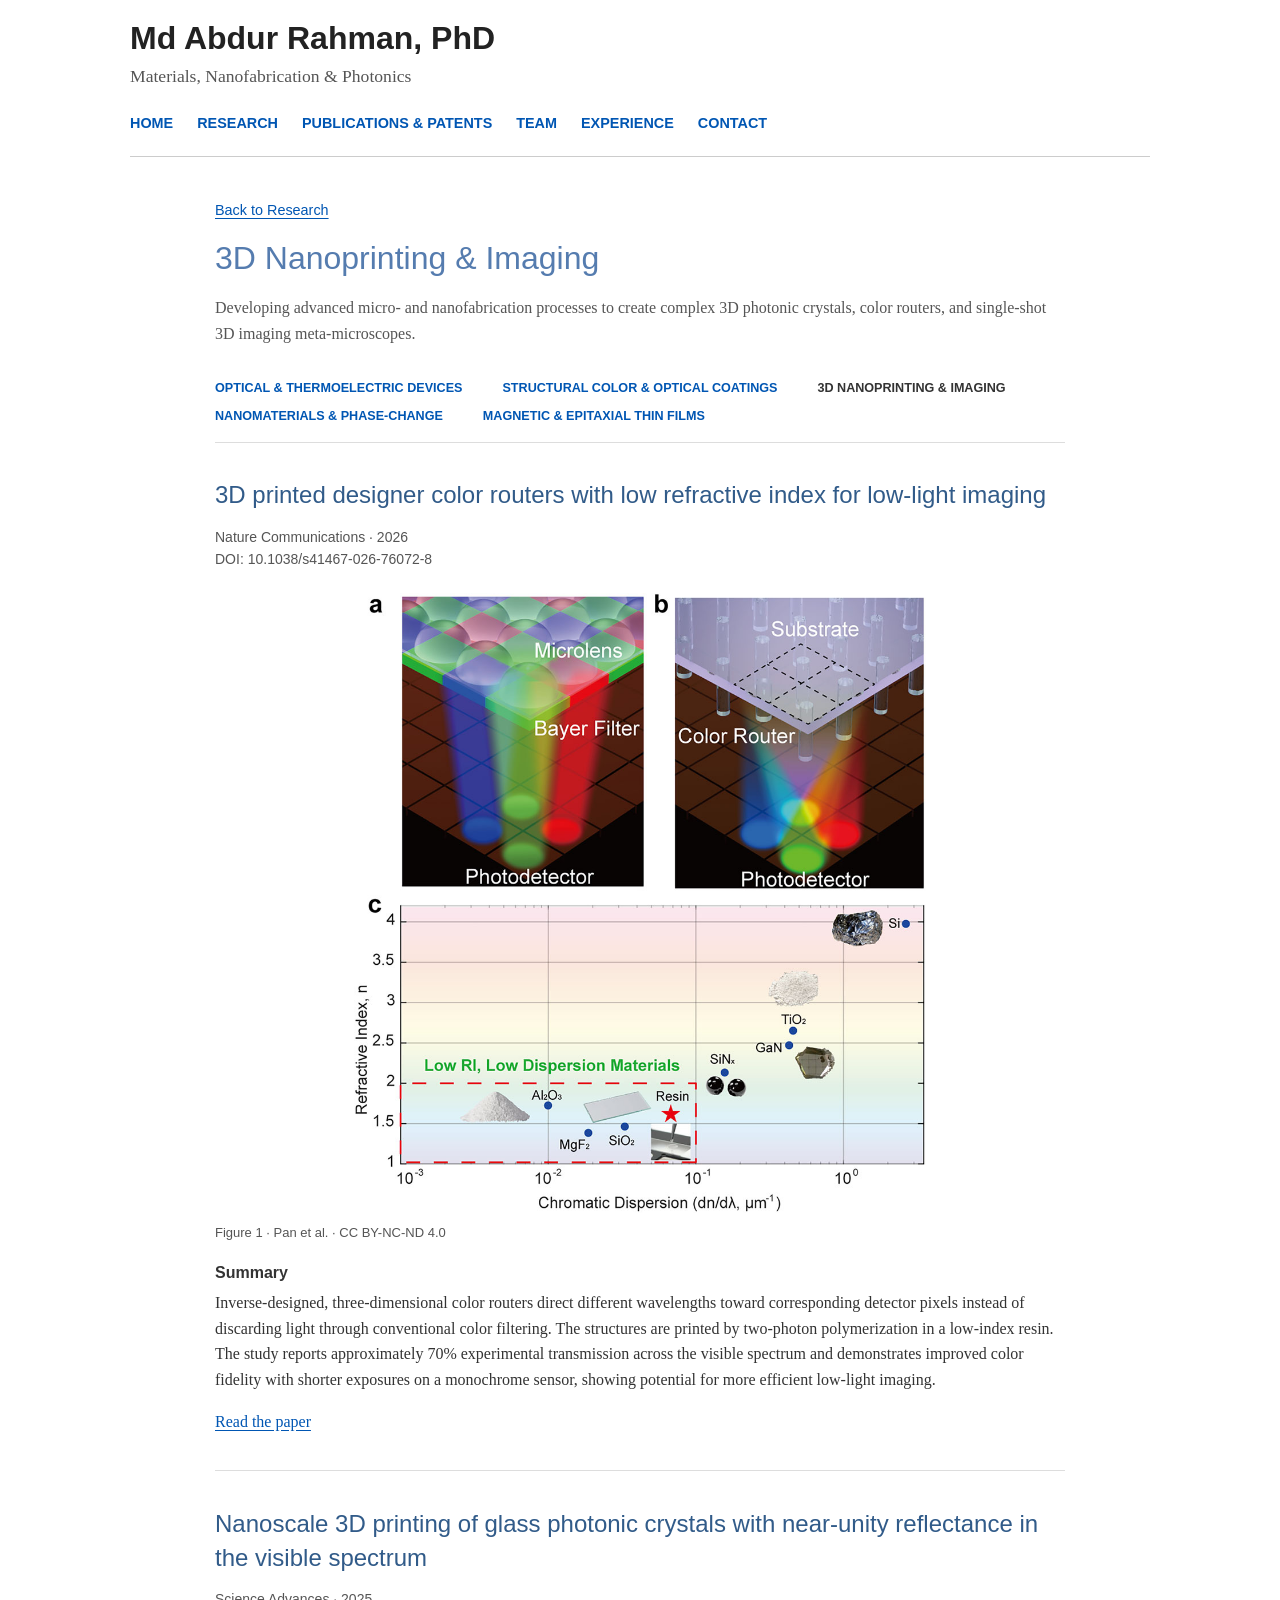
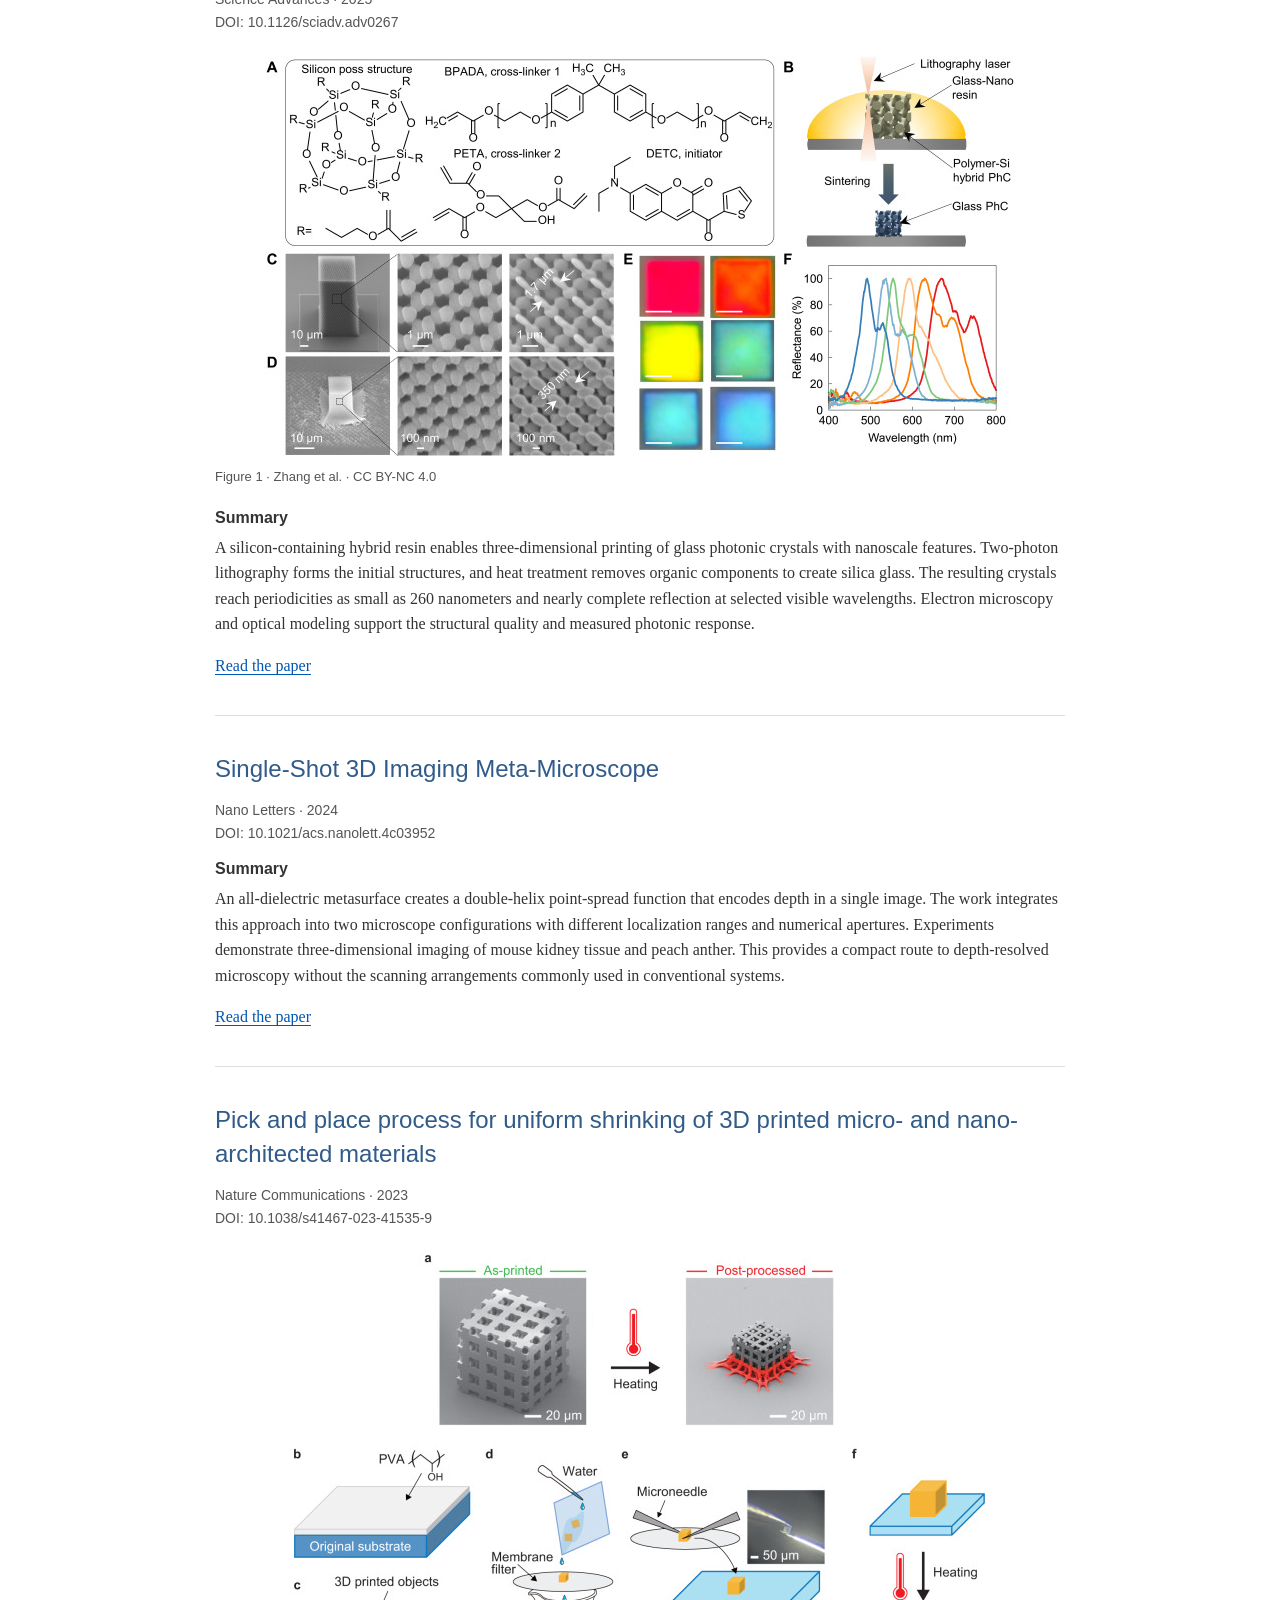
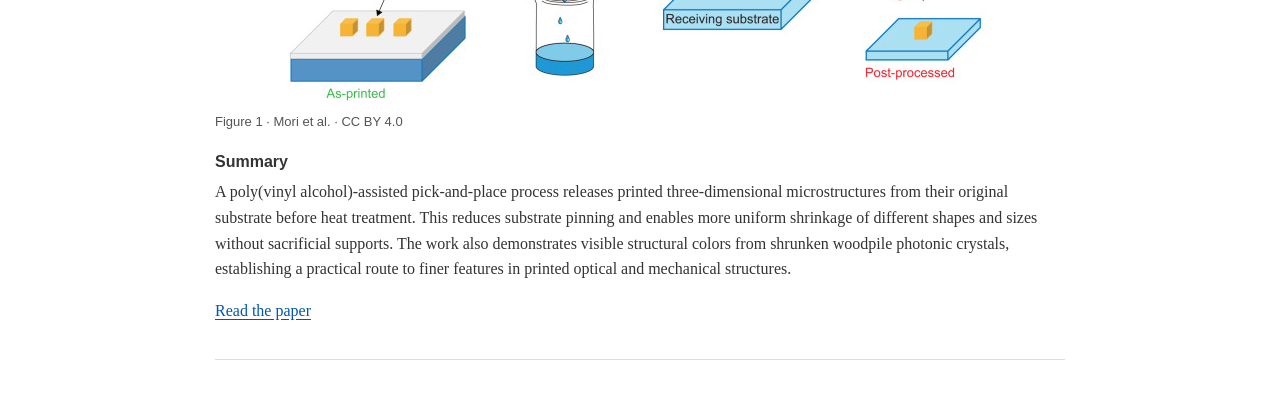
==== tag/3d-nanoprinting-imaging/index.html @ 3c888936 "Add files via upload" ====
<!DOCTYPE html>
<html lang="en"><head><meta charset="UTF-8"><meta name="viewport" content="width=device-width, initial-scale=1.0">
<title>3D Nanoprinting &amp; Imaging – Md Abdur Rahman, PhD</title>
<link rel="stylesheet" href="../../assets/research/tags.css"></head>
<body><header>
        <a href="../../index.html" class="site-title">Md Abdur Rahman, PhD</a>
        <div class="tagline">Materials, Nanofabrication & Photonics</div>
        <nav>
            <a href="../../index.html">Home</a>
            <a href="../../research.html">Research</a>
            <a href="../../publications.html">Publications & Patents</a>
            <a href="../../team.html">Team</a>
            <a href="../../experience.html">Experience</a>
            <a href="../../contact.html">Contact</a>
        </nav>
    </header><main class="tag-main"><a class="back-link" href="../../research.html">Back to Research</a>
<h1 class="tag-heading">3D Nanoprinting & Imaging</h1><p class="tag-intro">Developing advanced micro- and nanofabrication processes to create complex 3D photonic crystals, color routers, and single-shot 3D imaging meta-microscopes.</p>
<nav class="tag-links" aria-label="Research themes"><a href="../optical-thermoelectric-devices/">Optical & Thermoelectric Devices</a><a href="../structural-color-optical-coatings/">Structural Color & Optical Coatings</a><a href="../3d-nanoprinting-imaging/" aria-current="page">3D Nanoprinting & Imaging</a><a href="../nanomaterials-phase-change/">Nanomaterials & Phase-Change</a><a href="../magnetic-epitaxial-thin-films/">Magnetic & Epitaxial Thin Films</a></nav><article class="paper-entry" id="paper-9">
<h2><a href="https://doi.org/10.1038/s41467-026-76072-8" target="_blank" rel="noopener noreferrer">3D printed designer color routers with low refractive index for low-light imaging</a></h2>
<p class="paper-meta">Nature Communications · 2026<br>DOI: 10.1038/s41467-026-76072-8</p>
<figure><img src="../../assets/research/paper-09.jpeg" alt="Figure 1: 3D printed designer color routers with low refractive index for low-light imaging" loading="lazy"><figcaption>Figure 1 · Pan et al. · CC BY-NC-ND 4.0</figcaption></figure><h3>Summary</h3><p class="paper-summary">Inverse-designed, three-dimensional color routers direct different wavelengths toward corresponding detector pixels instead of discarding light through conventional color filtering. The structures are printed by two-photon polymerization in a low-index resin. The study reports approximately 70% experimental transmission across the visible spectrum and demonstrates improved color fidelity with shorter exposures on a monochrome sensor, showing potential for more efficient low-light imaging.</p>
<a href="https://doi.org/10.1038/s41467-026-76072-8" target="_blank" rel="noopener noreferrer">Read the paper</a></article><article class="paper-entry" id="paper-10">
<h2><a href="https://doi.org/10.1126/sciadv.adv0267" target="_blank" rel="noopener noreferrer">Nanoscale 3D printing of glass photonic crystals with near-unity reflectance in the visible spectrum</a></h2>
<p class="paper-meta">Science Advances · 2025<br>DOI: 10.1126/sciadv.adv0267</p>
<figure><img src="../../assets/research/paper-10.jpg" alt="Figure 1: Nanoscale 3D printing of glass photonic crystals with near-unity reflectance in the visible spectrum" loading="lazy"><figcaption>Figure 1 · Zhang et al. · CC BY-NC 4.0</figcaption></figure><h3>Summary</h3><p class="paper-summary">A silicon-containing hybrid resin enables three-dimensional printing of glass photonic crystals with nanoscale features. Two-photon lithography forms the initial structures, and heat treatment removes organic components to create silica glass. The resulting crystals reach periodicities as small as 260 nanometers and nearly complete reflection at selected visible wavelengths. Electron microscopy and optical modeling support the structural quality and measured photonic response.</p>
<a href="https://doi.org/10.1126/sciadv.adv0267" target="_blank" rel="noopener noreferrer">Read the paper</a></article><article class="paper-entry" id="paper-11">
<h2><a href="https://doi.org/10.1021/acs.nanolett.4c03952" target="_blank" rel="noopener noreferrer">Single-Shot 3D Imaging Meta-Microscope</a></h2>
<p class="paper-meta">Nano Letters · 2024<br>DOI: 10.1021/acs.nanolett.4c03952</p>
<h3>Summary</h3><p class="paper-summary">An all-dielectric metasurface creates a double-helix point-spread function that encodes depth in a single image. The work integrates this approach into two microscope configurations with different localization ranges and numerical apertures. Experiments demonstrate three-dimensional imaging of mouse kidney tissue and peach anther. This provides a compact route to depth-resolved microscopy without the scanning arrangements commonly used in conventional systems.</p>
<a href="https://doi.org/10.1021/acs.nanolett.4c03952" target="_blank" rel="noopener noreferrer">Read the paper</a></article><article class="paper-entry" id="paper-12">
<h2><a href="https://doi.org/10.1038/s41467-023-41535-9" target="_blank" rel="noopener noreferrer">Pick and place process for uniform shrinking of 3D printed micro- and nano-architected materials</a></h2>
<p class="paper-meta">Nature Communications · 2023<br>DOI: 10.1038/s41467-023-41535-9</p>
<figure><img src="../../assets/research/paper-12.jpg" alt="Figure 1: Pick and place process for uniform shrinking of 3D printed micro- and nano-architected materials" loading="lazy"><figcaption>Figure 1 · Mori et al. · CC BY 4.0</figcaption></figure><h3>Summary</h3><p class="paper-summary">A poly(vinyl alcohol)-assisted pick-and-place process releases printed three-dimensional microstructures from their original substrate before heat treatment. This reduces substrate pinning and enables more uniform shrinkage of different shapes and sizes without sacrificial supports. The work also demonstrates visible structural colors from shrunken woodpile photonic crystals, establishing a practical route to finer features in printed optical and mechanical structures.</p>
<a href="https://doi.org/10.1038/s41467-023-41535-9" target="_blank" rel="noopener noreferrer">Read the paper</a></article></main></body></html>
---- assets/research/tags.css ----
* { box-sizing: border-box; }
body { font-family: Georgia, serif; line-height: 1.6; color: #333; max-width: 1100px; margin: 0 auto; padding: 20px 40px; background: #fff; }
header { border-bottom: 1px solid #ccc; padding-bottom: 20px; margin-bottom: 40px; }
.site-title { font: bold 2em 'Helvetica Neue', Arial, sans-serif; color: #222; text-decoration: none; }
.tagline { font-size: 1.1em; color: #555; margin-top: 5px; }
nav { margin-top: 20px; }
nav a { font-family: 'Helvetica Neue', Arial, sans-serif; margin-right: 20px; text-decoration: none; color: #0056b3; font-weight: bold; font-size: .9em; text-transform: uppercase; }
a { color: #0056b3; text-underline-offset: 3px; }
a:hover { text-decoration: underline; }
a:focus-visible { outline: 3px solid #0056b3; outline-offset: 4px; }
.themes-header { text-align: center; margin-bottom: 44px; font-family: 'Helvetica Neue', Arial, sans-serif; }
.themes-header h1 { font-weight: 300; color: #6b8dbb; font-size: 2.5em; margin-bottom: 5px; }
.themes-header h2 { font-weight: 300; color: #3a9c94; font-size: 2em; margin-top: 0; }
.research-grid { display: grid; grid-template-columns: repeat(3,minmax(0,1fr)); grid-template-areas: 'devices imaging nano' 'color color magnetic'; gap: 40px 32px; align-items: start; margin-bottom: 60px; }
.theme-devices { grid-area: devices; }.theme-imaging { grid-area: imaging; }.theme-nano { grid-area: nano; }.theme-color { grid-area: color; }.theme-magnetic { grid-area: magnetic; }
.category-title { color: #6b8dbb; text-align: center; text-transform: uppercase; font: bold 1.05rem/1.5 'Helvetica Neue', Arial, sans-serif; letter-spacing: .7px; margin: 0 0 20px; }
.category-title a { color: inherit; text-decoration: none; }
.category-title a:hover { text-decoration: underline; }
.papers-grid { display: grid; grid-template-columns: repeat(2,minmax(0,1fr)); gap: 10px; }
.theme-color .papers-grid { grid-template-columns: repeat(4,minmax(0,1fr)); }
.paper-card { min-width: 0; display: flex; flex-direction: column; border: 1px solid #d8e2ef; color: #333; text-decoration: none; background: #fff; }
.paper-card:hover { border-color: #0056b3; text-decoration: none; }
.paper-card img { display: block; width: 100%; height: auto; aspect-ratio: 1; object-fit: contain; padding: 5px; }
.paper-text { min-height: 160px; padding: 15px 9px; display: flex; align-items: center; justify-content: center; text-align: center; font: .875rem/1.4 'Helvetica Neue', Arial, sans-serif; overflow-wrap: anywhere; }
.paper-label { margin-top: auto; padding: 9px 5px; background: #f2f5fa; text-align: center; font: .875rem/1.4 'Helvetica Neue', Arial, sans-serif; }
.category-desc { font-size: 1rem; color: #555; margin: 20px 0 10px; }
.theme-link { font: .875rem/1.5 'Helvetica Neue', Arial, sans-serif; }
.tag-main { max-width: 850px; margin: 0 auto; }
.back-link { display: inline-block; margin: 0 0 20px; font: .9rem 'Helvetica Neue', Arial, sans-serif; }
.tag-heading { font: 400 2rem/1.3 'Helvetica Neue', Arial, sans-serif; color: #557caf; margin: 0 0 16px; }
.tag-intro { color: #555; }
.tag-links { display: flex; flex-wrap: wrap; gap: 10px 20px; padding: 16px 0; border-bottom: 1px solid #ddd; margin: 0 0 35px; font: .875rem/1.5 'Helvetica Neue', Arial, sans-serif; }
.tag-links a[aria-current] { color: #333; font-weight: bold; }
.paper-entry { padding-bottom: 36px; margin-bottom: 36px; border-bottom: 1px solid #ddd; scroll-margin-top: 24px; }
.paper-entry:target { border-left: 3px solid #6b8dbb; padding-left: 18px; }
.paper-entry h2 { font: 500 1.5rem/1.4 'Helvetica Neue', Arial, sans-serif; margin: 0 0 12px; }
.paper-entry h2 a { color: #315b89; text-decoration: none; }
.paper-meta { color: #555; font: .875rem/1.6 'Helvetica Neue', Arial, sans-serif; }
.paper-entry figure { margin: 22px 0; }
.paper-entry figure img { display: block; width: auto; height: auto; max-width: 100%; max-height: 620px; margin: 0 auto; }
.paper-entry figcaption { font: .8125rem/1.5 'Helvetica Neue', Arial, sans-serif; color: #555; margin-top: 10px; }
.paper-entry h3 { font: 600 1rem 'Helvetica Neue', Arial, sans-serif; margin-bottom: 8px; }
.paper-summary { margin-top: 0; }
@media(max-width:850px) {
  body { padding: 20px 24px; }
  .research-grid { grid-template-columns: repeat(2,minmax(0,1fr)); grid-template-areas: 'devices imaging' 'color color' 'nano magnetic'; gap: 32px 22px; }
}
@media(max-width:540px) {
  body { padding: 20px; }
  .site-title { font-size: 1.65em; }
  .research-grid { display: flex; flex-direction: column; gap: 32px; }
  .research-category { width: 100%; }
  .theme-color .papers-grid { grid-template-columns: repeat(2,minmax(0,1fr)); }
  .tag-heading { font-size: 1.65rem; }
  .paper-entry h2 { font-size: 1.25rem; }
}
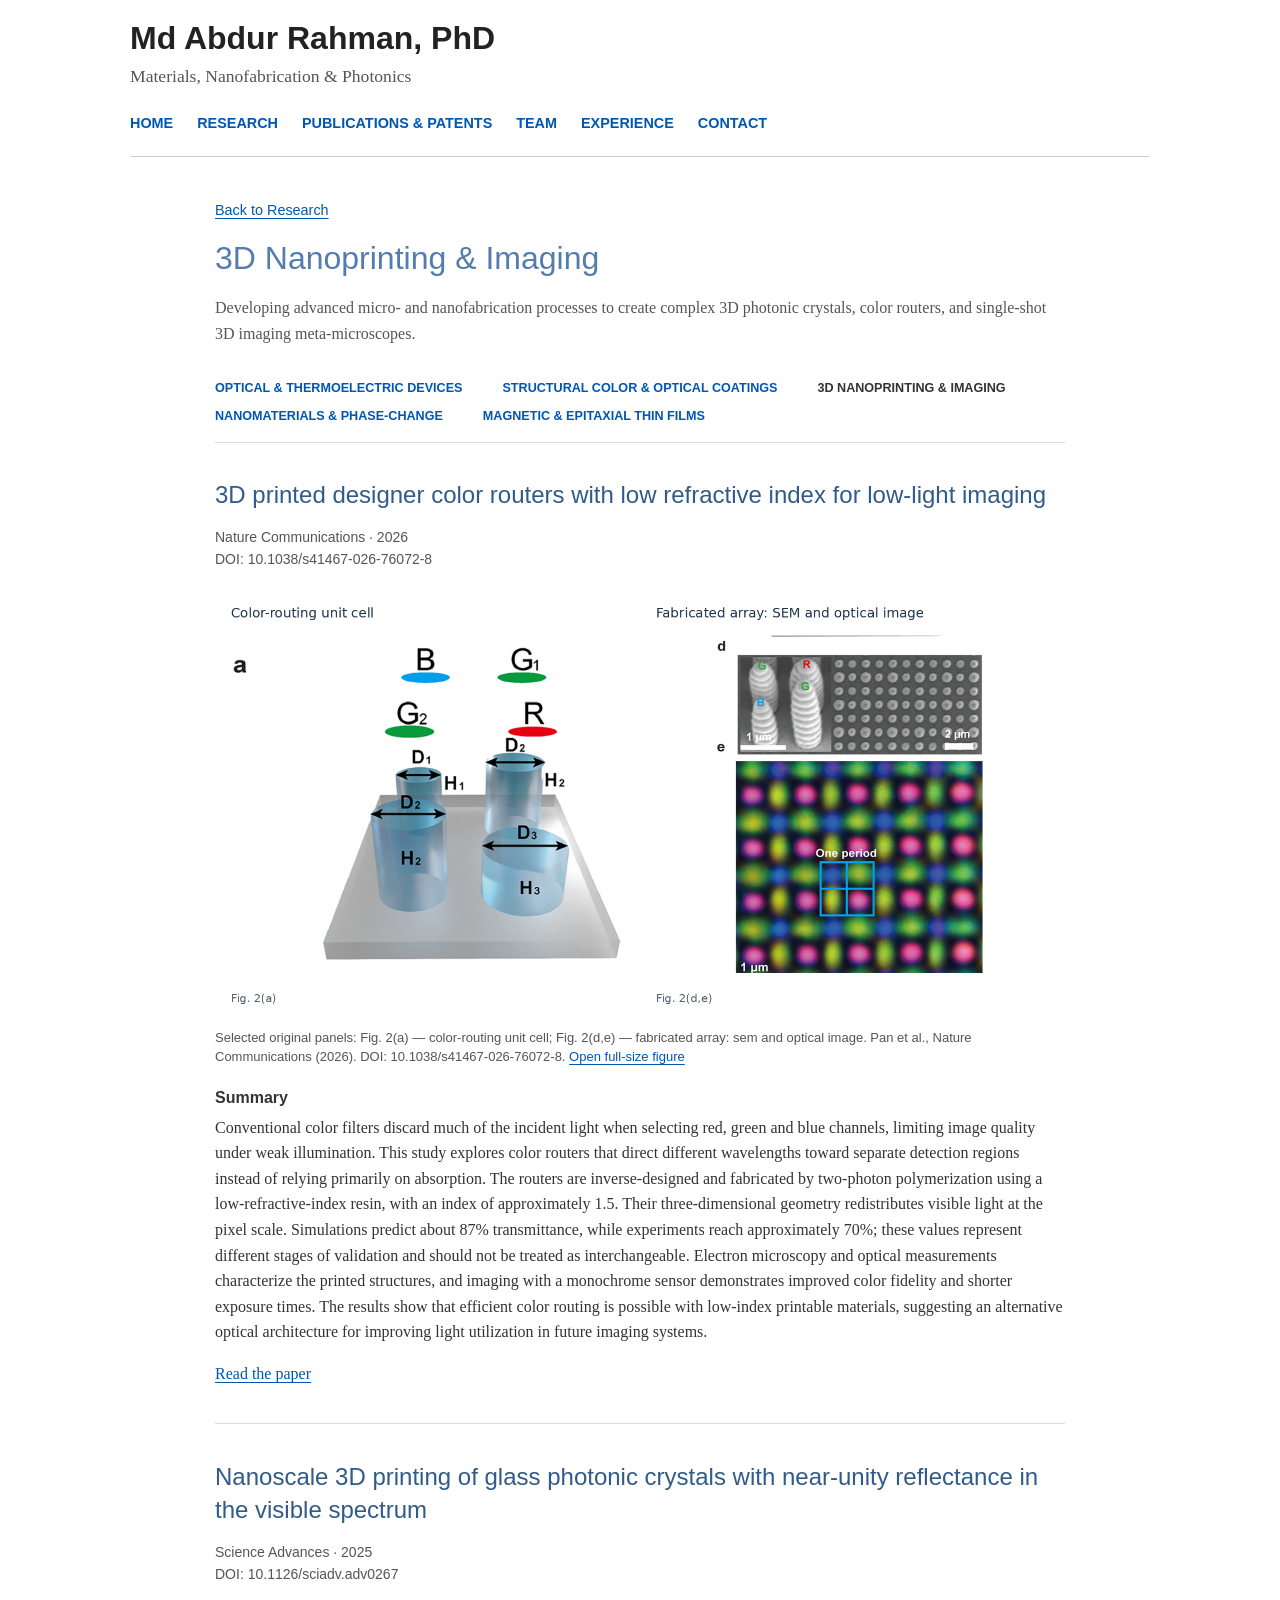
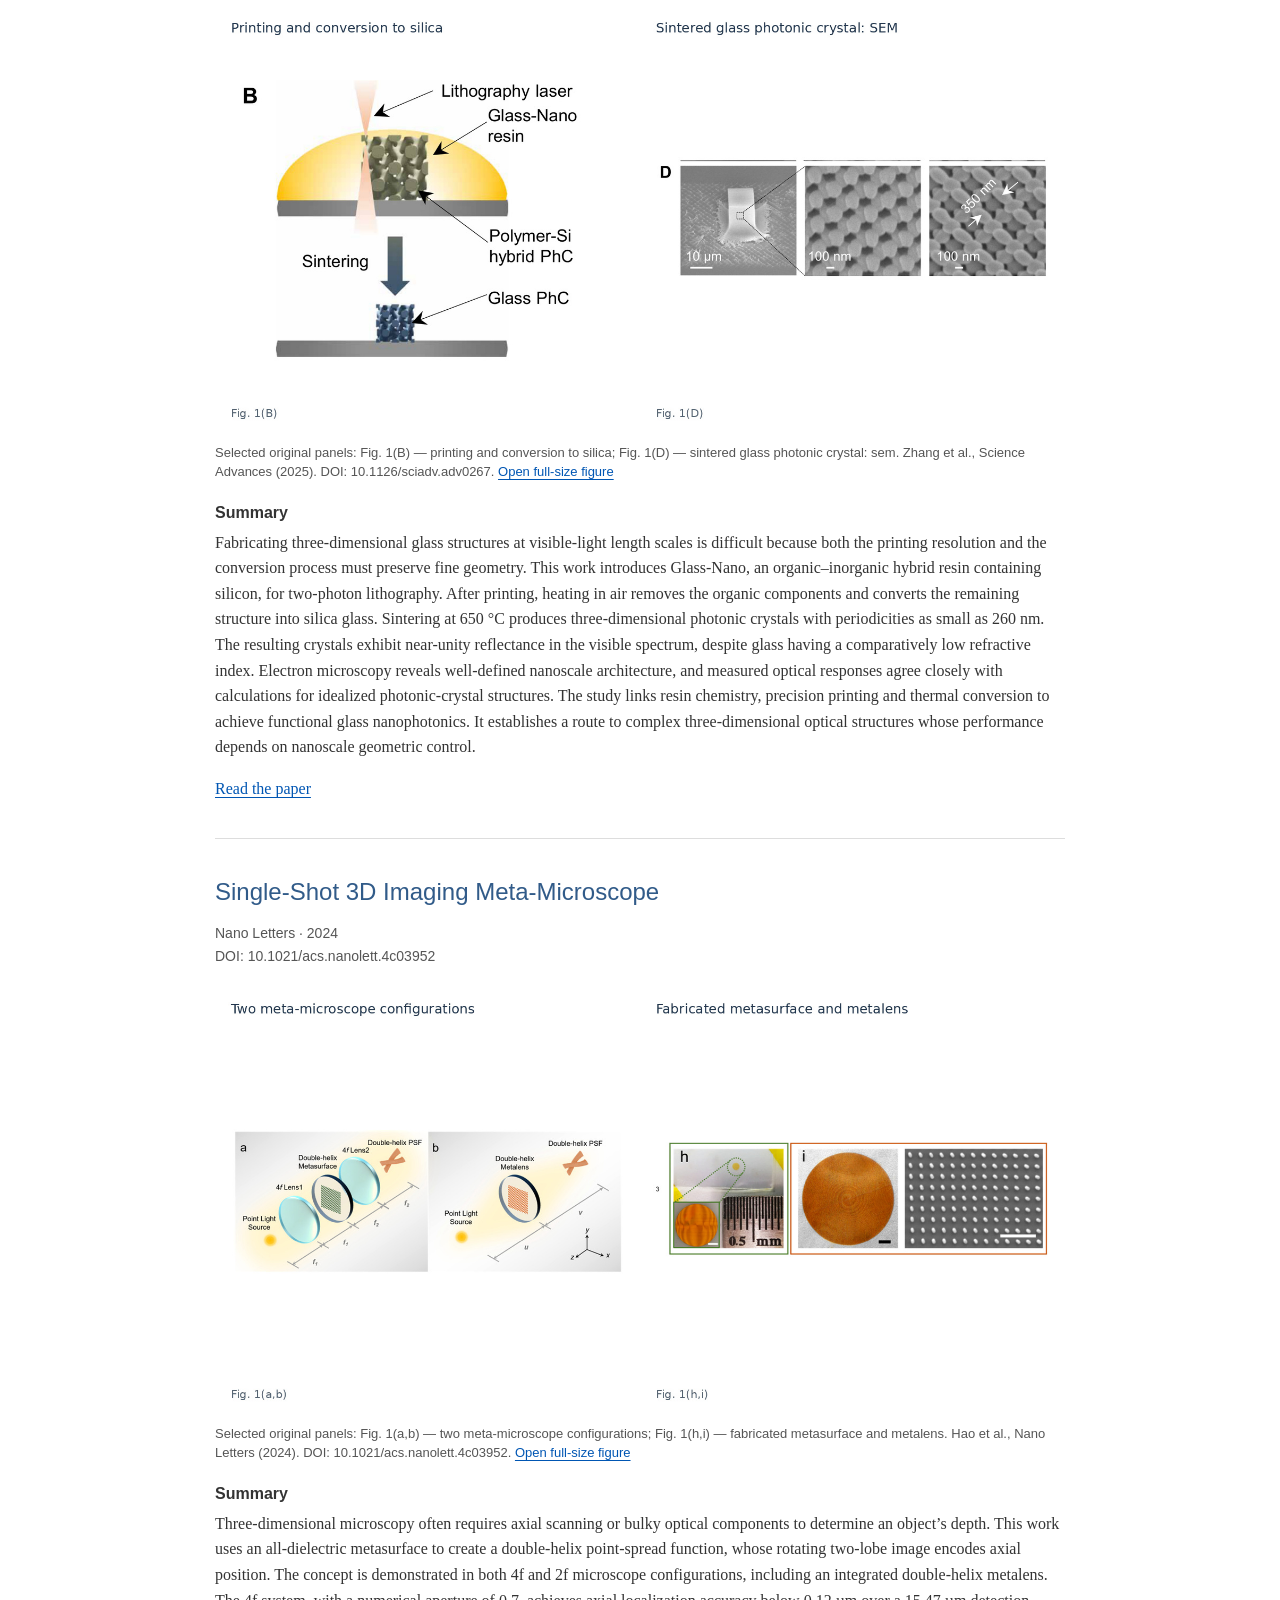
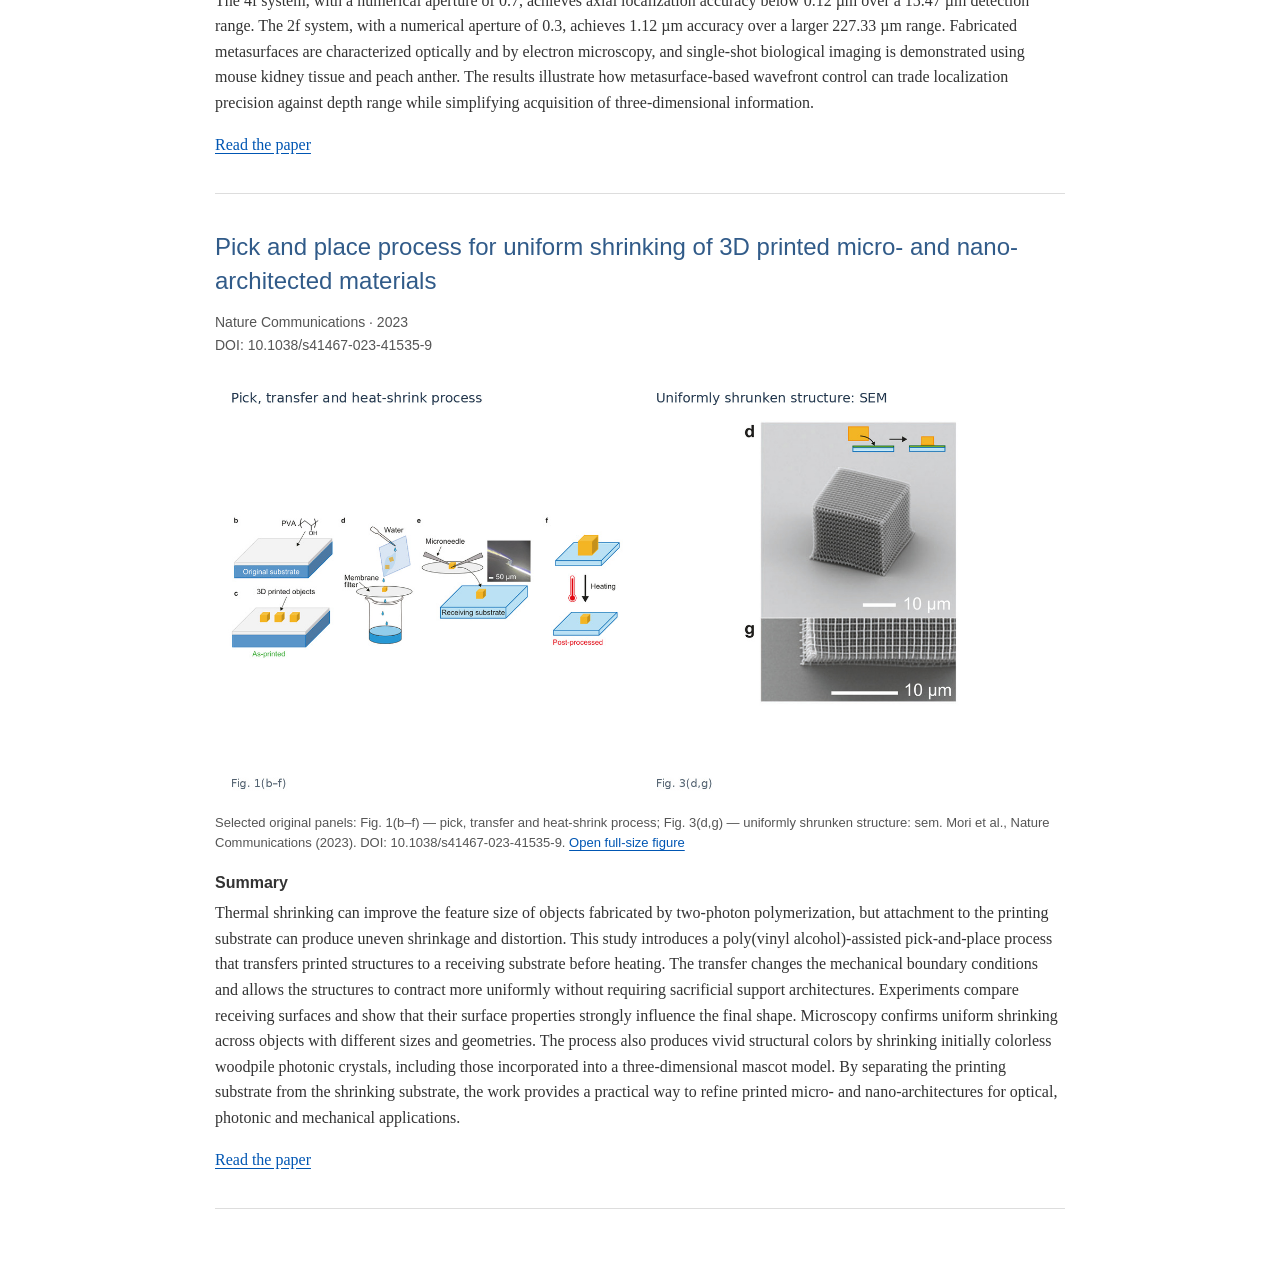
==== commit 1a5aa779: "Add files via upload" ====
--- a/tag/3d-nanoprinting-imaging/index.html
+++ b/tag/3d-nanoprinting-imaging/index.html
@@ -18,17 +18,17 @@
 <nav class="tag-links" aria-label="Research themes"><a href="../optical-thermoelectric-devices/">Optical & Thermoelectric Devices</a><a href="../structural-color-optical-coatings/">Structural Color & Optical Coatings</a><a href="../3d-nanoprinting-imaging/" aria-current="page">3D Nanoprinting & Imaging</a><a href="../nanomaterials-phase-change/">Nanomaterials & Phase-Change</a><a href="../magnetic-epitaxial-thin-films/">Magnetic & Epitaxial Thin Films</a></nav><article class="paper-entry" id="paper-9">
 <h2><a href="https://doi.org/10.1038/s41467-026-76072-8" target="_blank" rel="noopener noreferrer">3D printed designer color routers with low refractive index for low-light imaging</a></h2>
 <p class="paper-meta">Nature Communications · 2026<br>DOI: 10.1038/s41467-026-76072-8</p>
-<figure><img src="../../assets/research/paper-09.jpeg" alt="Figure 1: 3D printed designer color routers with low refractive index for low-light imaging" loading="lazy"><figcaption>Figure 1 · Pan et al. · CC BY-NC-ND 4.0</figcaption></figure><h3>Summary</h3><p class="paper-summary">Inverse-designed, three-dimensional color routers direct different wavelengths toward corresponding detector pixels instead of discarding light through conventional color filtering. The structures are printed by two-photon polymerization in a low-index resin. The study reports approximately 70% experimental transmission across the visible spectrum and demonstrates improved color fidelity with shorter exposures on a monochrome sensor, showing potential for more efficient low-light imaging.</p>
+<figure><a href="../../assets/research/paper-13-combined.jpg" target="_blank" rel="noopener" aria-label="Open full-size figure for 3D printed designer color routers with low refractive index for low-light imaging"><img src="../../assets/research/paper-13-combined.jpg" alt="Color-routing unit cell; Fabricated array: SEM and optical image" loading="lazy" width="1600" height="800"></a><figcaption>Selected original panels: Fig. 2(a) — color-routing unit cell; Fig. 2(d,e) — fabricated array: sem and optical image. Pan et al., Nature Communications (2026). DOI: 10.1038/s41467-026-76072-8. <a href="../../assets/research/paper-13-combined.jpg" target="_blank" rel="noopener">Open full-size figure</a></figcaption></figure><h3>Summary</h3><p class="paper-summary">Conventional color filters discard much of the incident light when selecting red, green and blue channels, limiting image quality under weak illumination. This study explores color routers that direct different wavelengths toward separate detection regions instead of relying primarily on absorption. The routers are inverse-designed and fabricated by two-photon polymerization using a low-refractive-index resin, with an index of approximately 1.5. Their three-dimensional geometry redistributes visible light at the pixel scale. Simulations predict about 87% transmittance, while experiments reach approximately 70%; these values represent different stages of validation and should not be treated as interchangeable. Electron microscopy and optical measurements characterize the printed structures, and imaging with a monochrome sensor demonstrates improved color fidelity and shorter exposure times. The results show that efficient color routing is possible with low-index printable materials, suggesting an alternative optical architecture for improving light utilization in future imaging systems.</p>
 <a href="https://doi.org/10.1038/s41467-026-76072-8" target="_blank" rel="noopener noreferrer">Read the paper</a></article><article class="paper-entry" id="paper-10">
 <h2><a href="https://doi.org/10.1126/sciadv.adv0267" target="_blank" rel="noopener noreferrer">Nanoscale 3D printing of glass photonic crystals with near-unity reflectance in the visible spectrum</a></h2>
 <p class="paper-meta">Science Advances · 2025<br>DOI: 10.1126/sciadv.adv0267</p>
-<figure><img src="../../assets/research/paper-10.jpg" alt="Figure 1: Nanoscale 3D printing of glass photonic crystals with near-unity reflectance in the visible spectrum" loading="lazy"><figcaption>Figure 1 · Zhang et al. · CC BY-NC 4.0</figcaption></figure><h3>Summary</h3><p class="paper-summary">A silicon-containing hybrid resin enables three-dimensional printing of glass photonic crystals with nanoscale features. Two-photon lithography forms the initial structures, and heat treatment removes organic components to create silica glass. The resulting crystals reach periodicities as small as 260 nanometers and nearly complete reflection at selected visible wavelengths. Electron microscopy and optical modeling support the structural quality and measured photonic response.</p>
+<figure><a href="../../assets/research/paper-14-combined.jpg" target="_blank" rel="noopener" aria-label="Open full-size figure for Nanoscale 3D printing of glass photonic crystals with near-unity reflectance in the visible spectrum"><img src="../../assets/research/paper-14-combined.jpg" alt="Printing and conversion to silica; Sintered glass photonic crystal: SEM" loading="lazy" width="1600" height="800"></a><figcaption>Selected original panels: Fig. 1(B) — printing and conversion to silica; Fig. 1(D) — sintered glass photonic crystal: sem. Zhang et al., Science Advances (2025). DOI: 10.1126/sciadv.adv0267. <a href="../../assets/research/paper-14-combined.jpg" target="_blank" rel="noopener">Open full-size figure</a></figcaption></figure><h3>Summary</h3><p class="paper-summary">Fabricating three-dimensional glass structures at visible-light length scales is difficult because both the printing resolution and the conversion process must preserve fine geometry. This work introduces Glass-Nano, an organic–inorganic hybrid resin containing silicon, for two-photon lithography. After printing, heating in air removes the organic components and converts the remaining structure into silica glass. Sintering at 650 °C produces three-dimensional photonic crystals with periodicities as small as 260 nm. The resulting crystals exhibit near-unity reflectance in the visible spectrum, despite glass having a comparatively low refractive index. Electron microscopy reveals well-defined nanoscale architecture, and measured optical responses agree closely with calculations for idealized photonic-crystal structures. The study links resin chemistry, precision printing and thermal conversion to achieve functional glass nanophotonics. It establishes a route to complex three-dimensional optical structures whose performance depends on nanoscale geometric control.</p>
 <a href="https://doi.org/10.1126/sciadv.adv0267" target="_blank" rel="noopener noreferrer">Read the paper</a></article><article class="paper-entry" id="paper-11">
 <h2><a href="https://doi.org/10.1021/acs.nanolett.4c03952" target="_blank" rel="noopener noreferrer">Single-Shot 3D Imaging Meta-Microscope</a></h2>
 <p class="paper-meta">Nano Letters · 2024<br>DOI: 10.1021/acs.nanolett.4c03952</p>
-<h3>Summary</h3><p class="paper-summary">An all-dielectric metasurface creates a double-helix point-spread function that encodes depth in a single image. The work integrates this approach into two microscope configurations with different localization ranges and numerical apertures. Experiments demonstrate three-dimensional imaging of mouse kidney tissue and peach anther. This provides a compact route to depth-resolved microscopy without the scanning arrangements commonly used in conventional systems.</p>
+<figure><a href="../../assets/research/paper-15-combined.jpg" target="_blank" rel="noopener" aria-label="Open full-size figure for Single-Shot 3D Imaging Meta-Microscope"><img src="../../assets/research/paper-15-combined.jpg" alt="Two meta-microscope configurations; Fabricated metasurface and metalens" loading="lazy" width="1600" height="800"></a><figcaption>Selected original panels: Fig. 1(a,b) — two meta-microscope configurations; Fig. 1(h,i) — fabricated metasurface and metalens. Hao et al., Nano Letters (2024). DOI: 10.1021/acs.nanolett.4c03952. <a href="../../assets/research/paper-15-combined.jpg" target="_blank" rel="noopener">Open full-size figure</a></figcaption></figure><h3>Summary</h3><p class="paper-summary">Three-dimensional microscopy often requires axial scanning or bulky optical components to determine an object’s depth. This work uses an all-dielectric metasurface to create a double-helix point-spread function, whose rotating two-lobe image encodes axial position. The concept is demonstrated in both 4f and 2f microscope configurations, including an integrated double-helix metalens. The 4f system, with a numerical aperture of 0.7, achieves axial localization accuracy below 0.12 µm over a 15.47 µm detection range. The 2f system, with a numerical aperture of 0.3, achieves 1.12 µm accuracy over a larger 227.33 µm range. Fabricated metasurfaces are characterized optically and by electron microscopy, and single-shot biological imaging is demonstrated using mouse kidney tissue and peach anther. The results illustrate how metasurface-based wavefront control can trade localization precision against depth range while simplifying acquisition of three-dimensional information.</p>
 <a href="https://doi.org/10.1021/acs.nanolett.4c03952" target="_blank" rel="noopener noreferrer">Read the paper</a></article><article class="paper-entry" id="paper-12">
 <h2><a href="https://doi.org/10.1038/s41467-023-41535-9" target="_blank" rel="noopener noreferrer">Pick and place process for uniform shrinking of 3D printed micro- and nano-architected materials</a></h2>
 <p class="paper-meta">Nature Communications · 2023<br>DOI: 10.1038/s41467-023-41535-9</p>
-<figure><img src="../../assets/research/paper-12.jpg" alt="Figure 1: Pick and place process for uniform shrinking of 3D printed micro- and nano-architected materials" loading="lazy"><figcaption>Figure 1 · Mori et al. · CC BY 4.0</figcaption></figure><h3>Summary</h3><p class="paper-summary">A poly(vinyl alcohol)-assisted pick-and-place process releases printed three-dimensional microstructures from their original substrate before heat treatment. This reduces substrate pinning and enables more uniform shrinkage of different shapes and sizes without sacrificial supports. The work also demonstrates visible structural colors from shrunken woodpile photonic crystals, establishing a practical route to finer features in printed optical and mechanical structures.</p>
-<a href="https://doi.org/10.1038/s41467-023-41535-9" target="_blank" rel="noopener noreferrer">Read the paper</a></article></main></body></html>+<figure><a href="../../assets/research/paper-16-combined.jpg" target="_blank" rel="noopener" aria-label="Open full-size figure for Pick and place process for uniform shrinking of 3D printed micro- and nano-architected materials"><img src="../../assets/research/paper-16-combined.jpg" alt="Pick, transfer and heat-shrink process; Uniformly shrunken structure: SEM" loading="lazy" width="1600" height="800"></a><figcaption>Selected original panels: Fig. 1(b–f) — pick, transfer and heat-shrink process; Fig. 3(d,g) — uniformly shrunken structure: sem. Mori et al., Nature Communications (2023). DOI: 10.1038/s41467-023-41535-9. <a href="../../assets/research/paper-16-combined.jpg" target="_blank" rel="noopener">Open full-size figure</a></figcaption></figure><h3>Summary</h3><p class="paper-summary">Thermal shrinking can improve the feature size of objects fabricated by two-photon polymerization, but attachment to the printing substrate can produce uneven shrinkage and distortion. This study introduces a poly(vinyl alcohol)-assisted pick-and-place process that transfers printed structures to a receiving substrate before heating. The transfer changes the mechanical boundary conditions and allows the structures to contract more uniformly without requiring sacrificial support architectures. Experiments compare receiving surfaces and show that their surface properties strongly influence the final shape. Microscopy confirms uniform shrinking across objects with different sizes and geometries. The process also produces vivid structural colors by shrinking initially colorless woodpile photonic crystals, including those incorporated into a three-dimensional mascot model. By separating the printing substrate from the shrinking substrate, the work provides a practical way to refine printed micro- and nano-architectures for optical, photonic and mechanical applications.</p>
+<a href="https://doi.org/10.1038/s41467-023-41535-9" target="_blank" rel="noopener noreferrer">Read the paper</a></article></main></body></html>
--- a/assets/research/tags.css
+++ b/assets/research/tags.css
@@ -54,3 +54,4 @@
   .tag-heading { font-size: 1.65rem; }
   .paper-entry h2 { font-size: 1.25rem; }
 }
+
